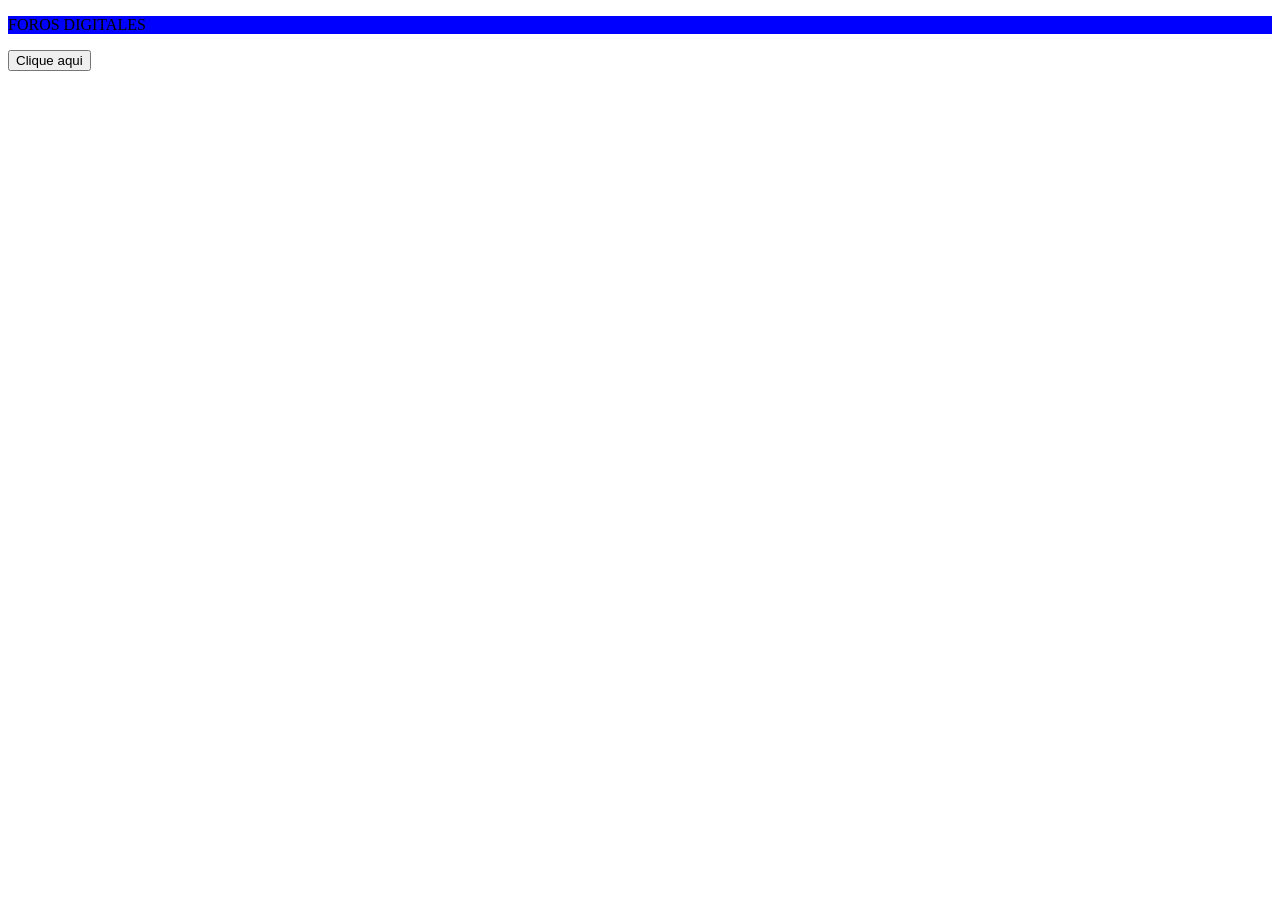
==== index.html @ 70b8b21b "Estructura inicial del proyecto HTML5" ====
<!DOCTYPE html>
<html lang="en">
<head>
    <meta charset="UTF-8">
    <meta name="viewport" content="width=device-width, initial-scale=1.0">
    <link rel="stylesheet" href="style/style.css">
    <title>Foros Digitales</title>
</head>

<header>
<p>FOROS DIGITALES</p>

</header>
<body>

    <a href="login/login.html">
        <button>Clique aqui</button>
    </a>
    
</body>
</html>
---- style/style.css ----
header{
    background-color: blue;
}
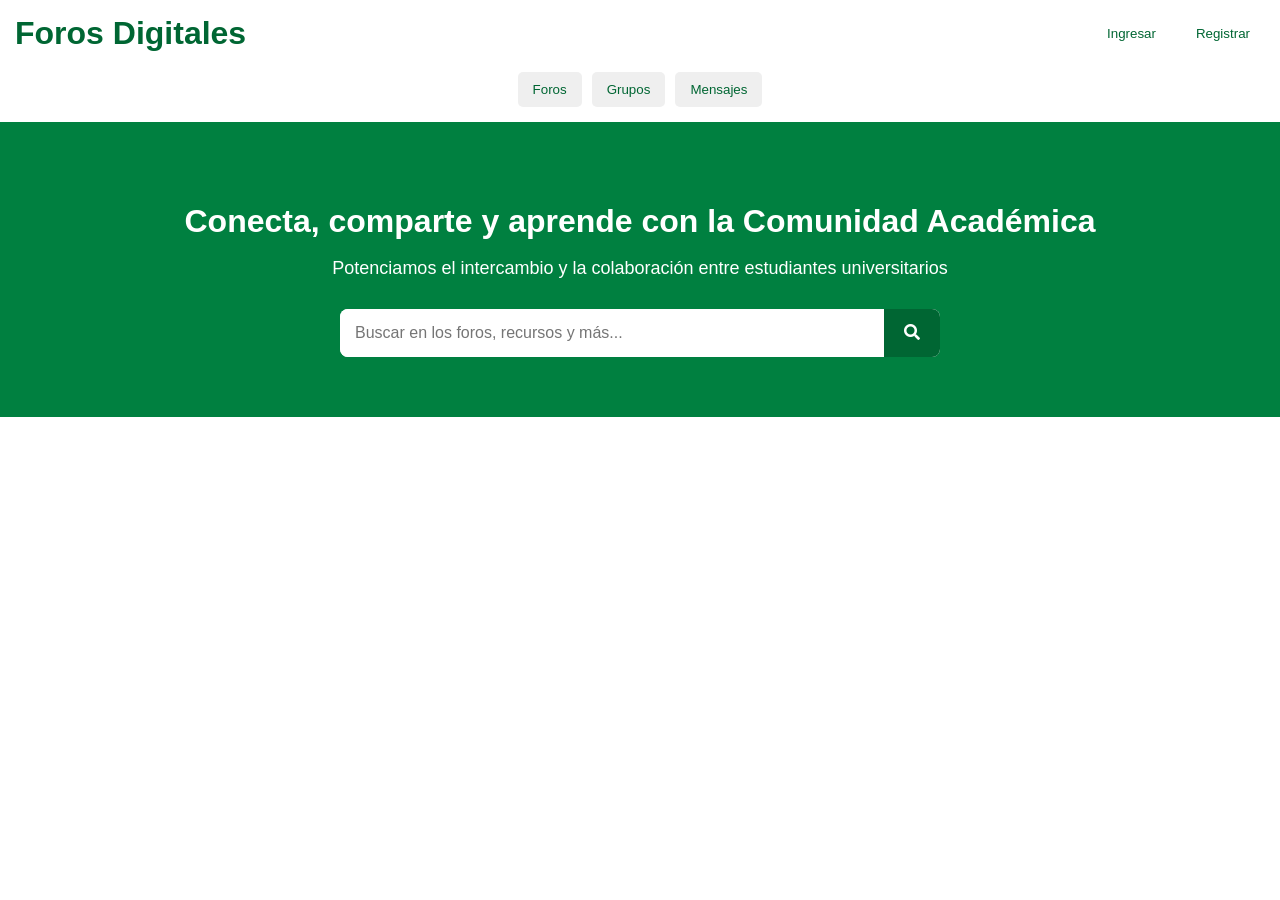
==== commit ed555e9e: "Agregar encabezado con título y botones de navegació" ====
--- a/index.html
+++ b/index.html
@@ -1,21 +1,55 @@
+
 <!DOCTYPE html>
-<html lang="en">
+<html lang="es">
 <head>
     <meta charset="UTF-8">
     <meta name="viewport" content="width=device-width, initial-scale=1.0">
     <link rel="stylesheet" href="style/style.css">
+    <link rel="stylesheet" href="https://cdnjs.cloudflare.com/ajax/libs/font-awesome/5.15.4/css/all.min.css">
     <title>Foros Digitales</title>
 </head>
 
 <header>
-<p>FOROS DIGITALES</p>
+
+        <div class="encabezado">
+            <h1>Foros Digitales</h1>
+
+            <div class="ingreso">
+                <a href="login/login.html">
+                    <button>Ingresar</button>
+                </a>
+
+                <a href="login/registro.html">
+                    <button>Registrar</button>
+                </a>
+            </div>
+        </div>
+
+        <div class="botones">
+            <button>Foros</button>
+            <button>Grupos</button>
+            <button>Mensajes</button>
+        </div>
 
 </header>
+
 <body>
 
-    <a href="login/login.html">
-        <button>Clique aqui</button>
-    </a>
-    
+    <div class="abajoverde">
+
+        <h1>Conecta, comparte y aprende con la Comunidad Académica</h1>
+
+        <p>Potenciamos el intercambio y la colaboración entre estudiantes universitarios</p>
+
+        <div class="search-container-large">
+            <input type="search" placeholder="Buscar en los foros, recursos y más...">
+
+            <button type="submit">
+                <i class="fas fa-search"></i>
+            </button>
+        </div>
+
+    </div>
+
 </body>
-</html>+</html>
--- a/style/style.css
+++ b/style/style.css
@@ -1,3 +1,100 @@
-header{
-    background-color: blue;
-}+
+body {
+    margin: 0;
+    padding: 0;
+    font-family: Arial, sans-serif;
+}
+
+header {
+    background-color: white;
+    color: #006633;
+    padding: 15px;
+}
+
+.encabezado {
+    display: flex;
+    justify-content: space-between;
+    align-items: center;
+}
+
+.encabezado h1 {
+    margin: 0;
+}
+
+.ingreso {
+    display: flex;
+    gap: 10px;
+}
+
+.ingreso button {
+    padding: 10px 15px;
+    border: none;
+    border-radius: 5px;
+    cursor: pointer;
+    color: #006633;
+    background-color: white;
+}
+
+.botones {
+    display: flex;
+    justify-content: center;
+    gap: 10px;
+    margin-top: 20px;
+}
+
+.botones button {
+    padding: 10px 15px;
+    border: none;
+    border-radius: 5px;
+    cursor: pointer;
+    color: #006633;
+}
+
+.abajoverde {
+    background-color: #008040;
+    color: white;
+    text-align: center;
+    padding: 60px 20px;
+}
+
+.abajoverde h1 {
+    font-size: 32px;
+    margin-bottom: 15px;
+}
+
+.abajoverde p {
+    font-size: 18px;
+    margin-bottom: 30px;
+}
+
+.search-container-large {
+    display: flex;
+    justify-content: center;
+    align-items: center;
+    max-width: 600px;
+    margin: 0 auto;
+    background-color: white;
+    border-radius: 8px;
+    overflow: hidden;
+}
+
+.search-container-large input {
+    flex: 1;
+    padding: 15px;
+    border: none;
+    outline: none;
+    font-size: 16px;
+}
+
+.search-container-large button {
+    background-color: #006633;
+    color: white;
+    border: none;
+    padding: 15px 20px;
+    cursor: pointer;
+    font-size: 16px;
+}
+
+.search-container-large button:hover {
+    background-color: #004d26;
+}
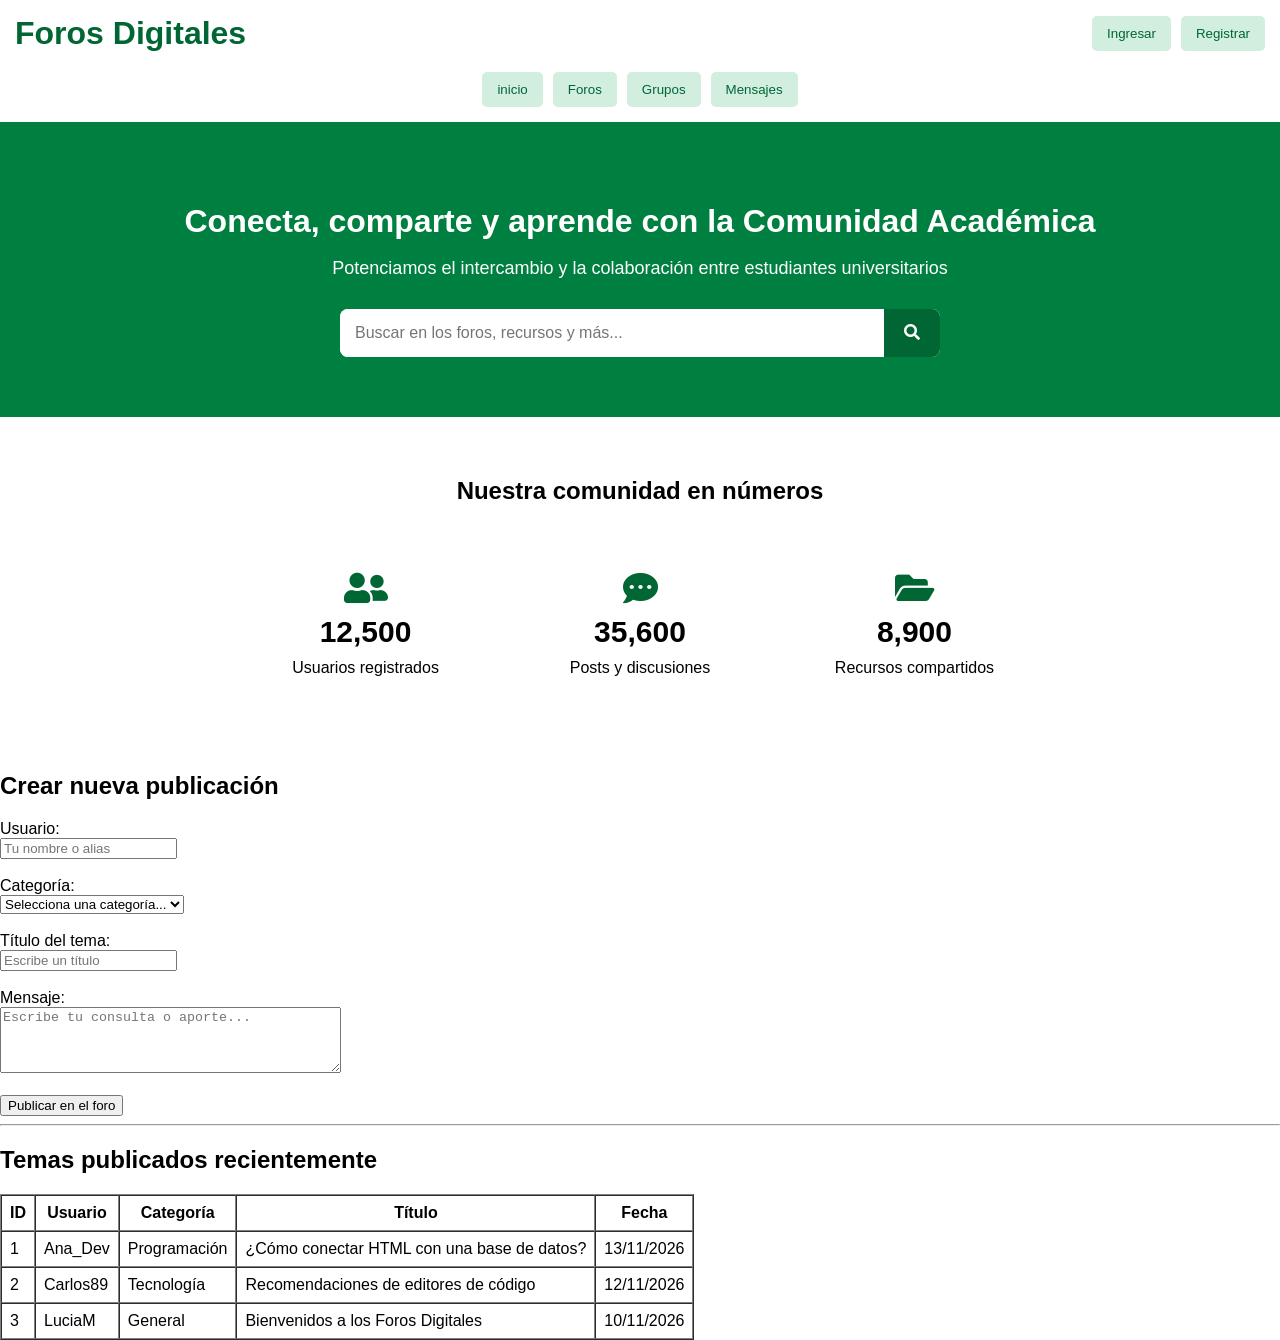
==== commit a1ca38c2: "Actualiza diseño e iconos del proyecto" ====
--- a/index.html
+++ b/index.html
@@ -6,6 +6,7 @@
     <meta name="viewport" content="width=device-width, initial-scale=1.0">
     <link rel="stylesheet" href="style/style.css">
     <link rel="stylesheet" href="https://cdnjs.cloudflare.com/ajax/libs/font-awesome/5.15.4/css/all.min.css">
+    
     <title>Foros Digitales</title>
 </head>
 
@@ -26,6 +27,7 @@
         </div>
 
         <div class="botones">
+            <button>inicio</button>
             <button>Foros</button>
             <button>Grupos</button>
             <button>Mensajes</button>
@@ -51,5 +53,105 @@
 
     </div>
 
+   <div class="nuestra">
+        <h2>Nuestra comunidad en números</h2>
+
+       <div class="usu">
+            <i class="fas fa-user-friends"></i>
+            <h3>12,500</h3>
+            <p>Usuarios registrados</p>
+        </div>
+
+        <div class="pos">
+            <i class="fas fa-comment-dots"></i>
+            <h3>35,600</h3>
+            <p>Posts y discusiones</p>
+        </div>
+
+        <div class="rec">
+            <i class="fas fa-folder-open"></i>
+            <h3>8,900</h3>
+            <p>Recursos compartidos</p>
+        </div>
+        </div>
+    </div>
+
+
+
+    <!-- 1. FORMULARIO ESTRUCTURADO PARA ENTRADA DE DATOS -->
+        <div class="formulario">
+            <h2>Crear nueva publicación</h2>
+            <form action="#" method="POST">
+                <div>
+                    <label for="usuario">Usuario:</label><br>
+                    <input type="text" id="usuario" name="usuario" placeholder="Tu nombre o alias" required>
+                </div>
+                <br>
+                <div>
+                    <label for="categoria">Categoría:</label><br>
+                    <select id="categoria" name="categoria" required>
+                        <option value="">Selecciona una categoría...</option>
+                        <option value="tecnologia">Tecnología</option>
+                        <option value="programacion">Programación</option>
+                        <option value="general">General</option>
+                    </select>
+                </div>
+                <br>
+                <div>
+                    <label for="titulo">Título del tema:</label><br>
+                    <input type="text" id="titulo" name="titulo" placeholder="Escribe un título" required>
+                </div>
+                <br>
+                <div>
+                    <label for="mensaje">Mensaje:</label><br>
+                    <textarea id="mensaje" name="mensaje" rows="4" cols="40" placeholder="Escribe tu consulta o aporte..." required></textarea>
+                </div>
+                <br>
+                <button type="submit">Publicar en el foro</button>
+            </form>
+        </div>
+
+        <hr>
+
+        <!-- 2. TABLA ESTRUCTURADA PARA EXHIBICIÓN DE REGISTROS -->
+        <div class="registros">
+            <h2>Temas publicados recientemente</h2>
+            <table border="1" cellpadding="8" cellspacing="0">
+                <thead>
+                    <tr>
+                        <th>ID</th>
+                        <th>Usuario</th>
+                        <th>Categoría</th>
+                        <th>Título</th>
+                        <th>Fecha</th>
+                    </tr>
+                </thead>
+                <tbody>
+                    <tr>
+                        <td>1</td>
+                        <td>Ana_Dev</td>
+                        <td>Programación</td>
+                        <td>¿Cómo conectar HTML con una base de datos?</td>
+                        <td>13/11/2026</td>
+                    </tr>
+                    <tr>
+                        <td>2</td>
+                        <td>Carlos89</td>
+                        <td>Tecnología</td>
+                        <td>Recomendaciones de editores de código</td>
+                        <td>12/11/2026</td>
+                    </tr>
+                    <tr>
+                        <td>3</td>
+                        <td>LuciaM</td>
+                        <td>General</td>
+                        <td>Bienvenidos a los Foros Digitales</td>
+                        <td>10/11/2026</td>
+                    </tr>
+                </tbody>
+            </table>
+        </div>
+    </main>
+
 </body>
 </html>
--- a/style/style.css
+++ b/style/style.css
@@ -24,6 +24,7 @@
 .ingreso {
     display: flex;
     gap: 10px;
+    
 }
 
 .ingreso button {
@@ -32,7 +33,7 @@
     border-radius: 5px;
     cursor: pointer;
     color: #006633;
-    background-color: white;
+    background-color: #d1eedf;
 }
 
 .botones {
@@ -48,6 +49,7 @@
     border-radius: 5px;
     cursor: pointer;
     color: #006633;
+    background-color: #d1eedf;
 }
 
 .abajoverde {
@@ -98,3 +100,38 @@
 .search-container-large button:hover {
     background-color: #004d26;
 }
+
+.nuestra {
+    text-align: center;
+    padding: 40px 20px;
+}
+
+.nuestra h2 {
+    margin-bottom: 30px;
+}
+
+.usu, .pos, .rec {
+    display: inline-flex;
+    flex-direction: column;
+    align-items: center;
+    justify-content: center;
+    gap: 10px;
+    width: 200px;
+    padding: 25px;
+    margin: 10px;
+}
+
+.usu i, .pos i, .rec i {
+    font-size: 35px;
+    color:  #006633;
+}
+
+.usu h3, .pos h3, .rec h3 {
+    font-size: 30px;
+    margin: 0;
+}
+
+.usu p, .pos p, .rec p {
+    margin: 0;
+    font-size: 16px;
+}
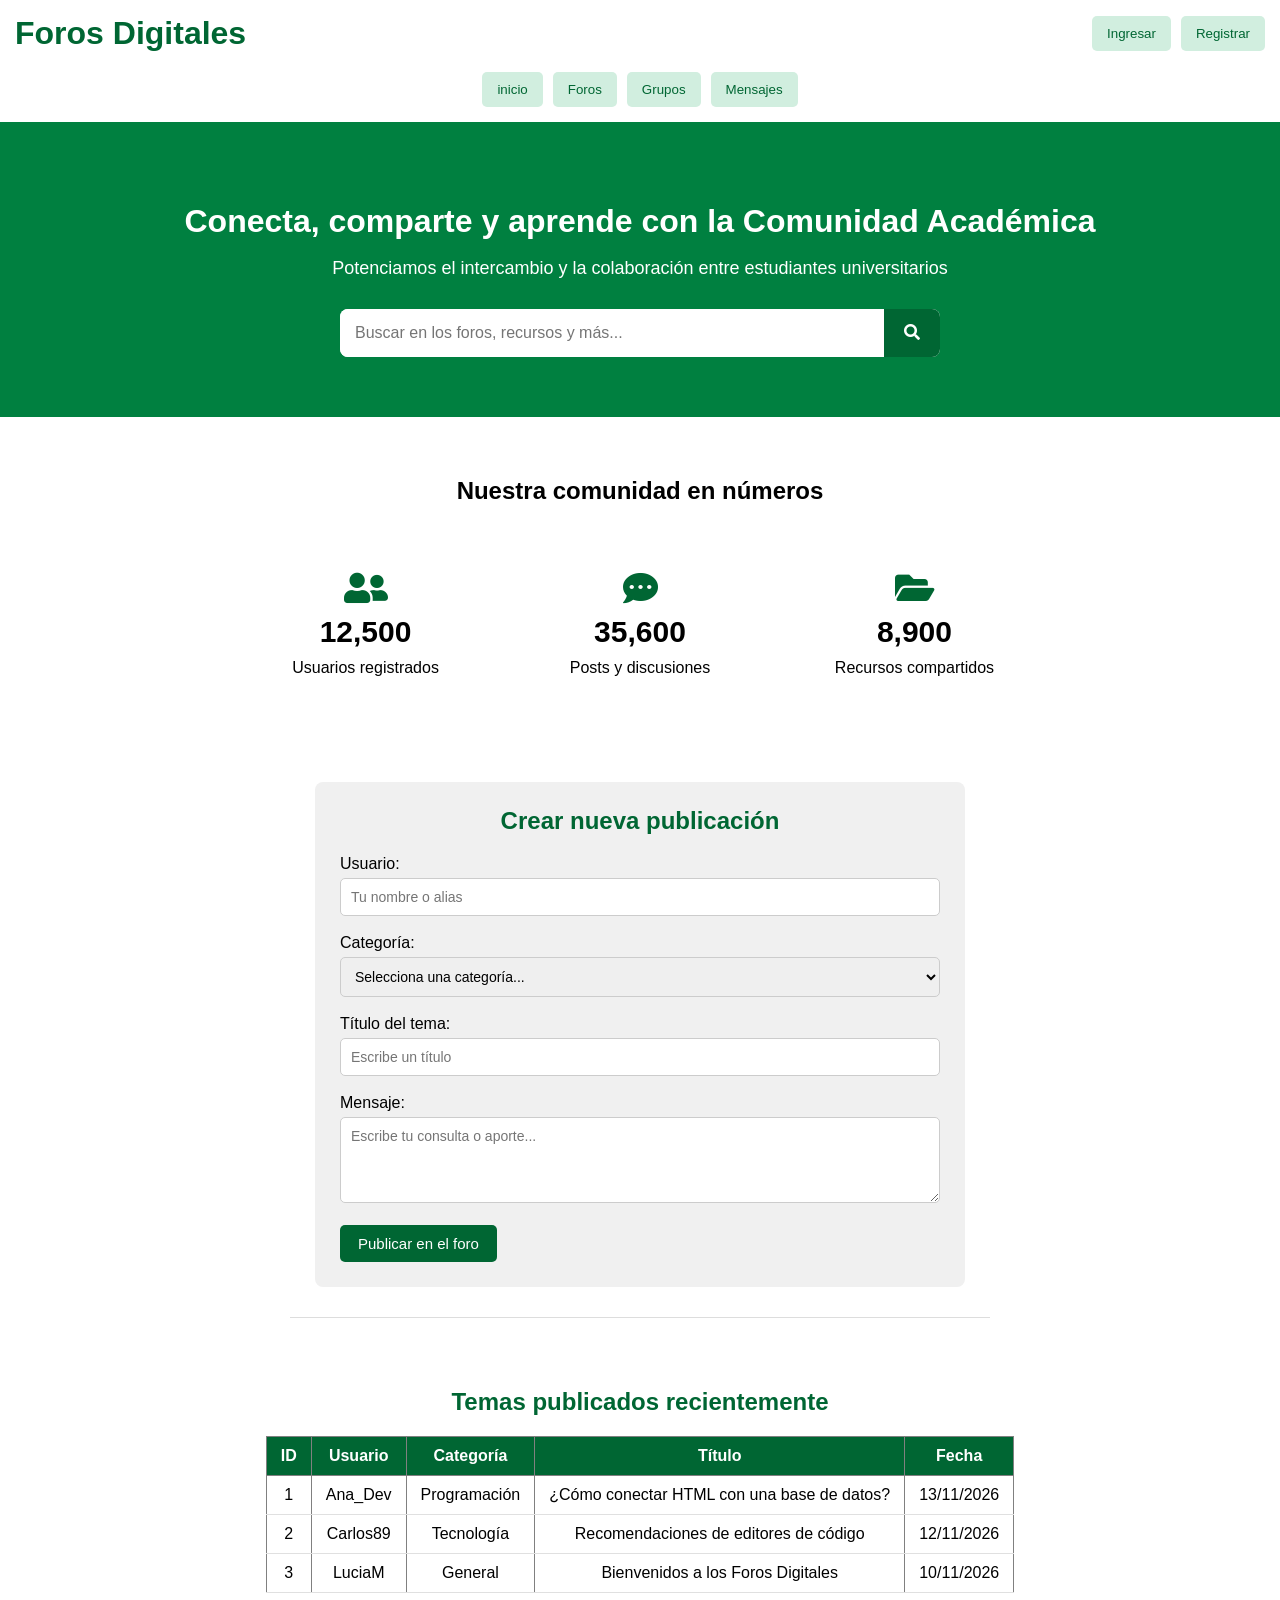
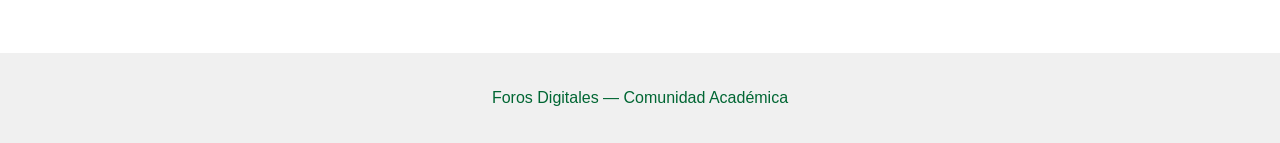
==== commit 6d6c3a4f: "Corregir estructura HTML y centrar tabla y formulario" ====
--- a/index.html
+++ b/index.html
@@ -113,9 +113,9 @@
 
         <hr>
 
-        <!-- 2. TABLA ESTRUCTURADA PARA EXHIBICIÓN DE REGISTROS -->
-        <div class="registros">
-            <h2>Temas publicados recientemente</h2>
+       <!-- 2. TABLA ESTRUCTURADA PARA EXHIBICIÓN DE REGISTROS -->
+        <section class="registros" aria-labelledby="titulo-recientes">
+            <h2 id="titulo-recientes">Temas publicados recientemente</h2>
             <table border="1" cellpadding="8" cellspacing="0">
                 <thead>
                     <tr>
@@ -150,8 +150,11 @@
                     </tr>
                 </tbody>
             </table>
-        </div>
+        </section>
     </main>
 
+    <footer>
+        <p>Foros Digitales — Comunidad Académica</p>
+    </footer>
 </body>
 </html>
--- a/style/style.css
+++ b/style/style.css
@@ -1,4 +1,3 @@
-
 body {
     margin: 0;
     padding: 0;
@@ -24,7 +23,11 @@
 .ingreso {
     display: flex;
     gap: 10px;
-    
+}
+
+.ingreso a,
+.botones a {
+    text-decoration: none;
 }
 
 .ingreso button {
@@ -34,6 +37,10 @@
     cursor: pointer;
     color: #006633;
     background-color: #d1eedf;
+}
+
+.ingreso button:hover {
+    background-color: #b8e4cd;
 }
 
 .botones {
@@ -50,6 +57,10 @@
     cursor: pointer;
     color: #006633;
     background-color: #d1eedf;
+}
+
+.botones button:hover {
+    background-color: #b8e4cd;
 }
 
 .abajoverde {
@@ -123,7 +134,7 @@
 
 .usu i, .pos i, .rec i {
     font-size: 35px;
-    color:  #006633;
+    color: #006633;
 }
 
 .usu h3, .pos h3, .rec h3 {
@@ -134,4 +145,93 @@
 .usu p, .pos p, .rec p {
     margin: 0;
     font-size: 16px;
-}+}
+
+/* Formulario centrado al medio */
+.formulario {
+    max-width: 600px;
+    margin: 30px auto;
+    padding: 25px;
+    background-color: #f0f0f0;
+    border-radius: 8px;
+}
+
+.formulario h2 {
+    text-align: center;
+    color: #006633;
+    margin-top: 0;
+}
+
+.formulario input,
+.formulario select,
+.formulario textarea {
+    width: 100%;
+    box-sizing: border-box;
+    padding: 10px;
+    margin-top: 5px;
+    border: 1px solid #ccc;
+    border-radius: 5px;
+    font-family: Arial, sans-serif;
+    font-size: 14px;
+}
+
+.formulario button[type="submit"] {
+    padding: 10px 18px;
+    border: none;
+    border-radius: 5px;
+    cursor: pointer;
+    color: white;
+    background-color: #006633;
+    font-size: 15px;
+}
+
+.formulario button[type="submit"]:hover {
+    background-color: #004d26;
+}
+
+hr {
+    max-width: 700px;
+    margin: 30px auto;
+    border: none;
+    border-top: 1px solid #ddd;
+}
+
+/* Tabla centrada al medio */
+.registros {
+    max-width: 800px;
+    margin: 30px auto;
+    padding: 20px;
+    text-align: center;
+}
+
+.registros h2 {
+    color: #006633;
+    margin-bottom: 20px;
+}
+
+.registros table {
+    margin: 0 auto;
+    width: auto;
+    min-width: 70%;
+    border-collapse: collapse;
+    background-color: white;
+}
+
+.registros th {
+    background-color: #006633;
+    color: white;
+    padding: 10px 14px;
+}
+
+.registros td {
+    padding: 10px 14px;
+    border-bottom: 1px solid #e0e0e0;
+}
+
+footer {
+    text-align: center;
+    padding: 20px;
+    margin-top: 40px;
+    color: #006633;
+    background-color: #f0f0f0;
+} 
